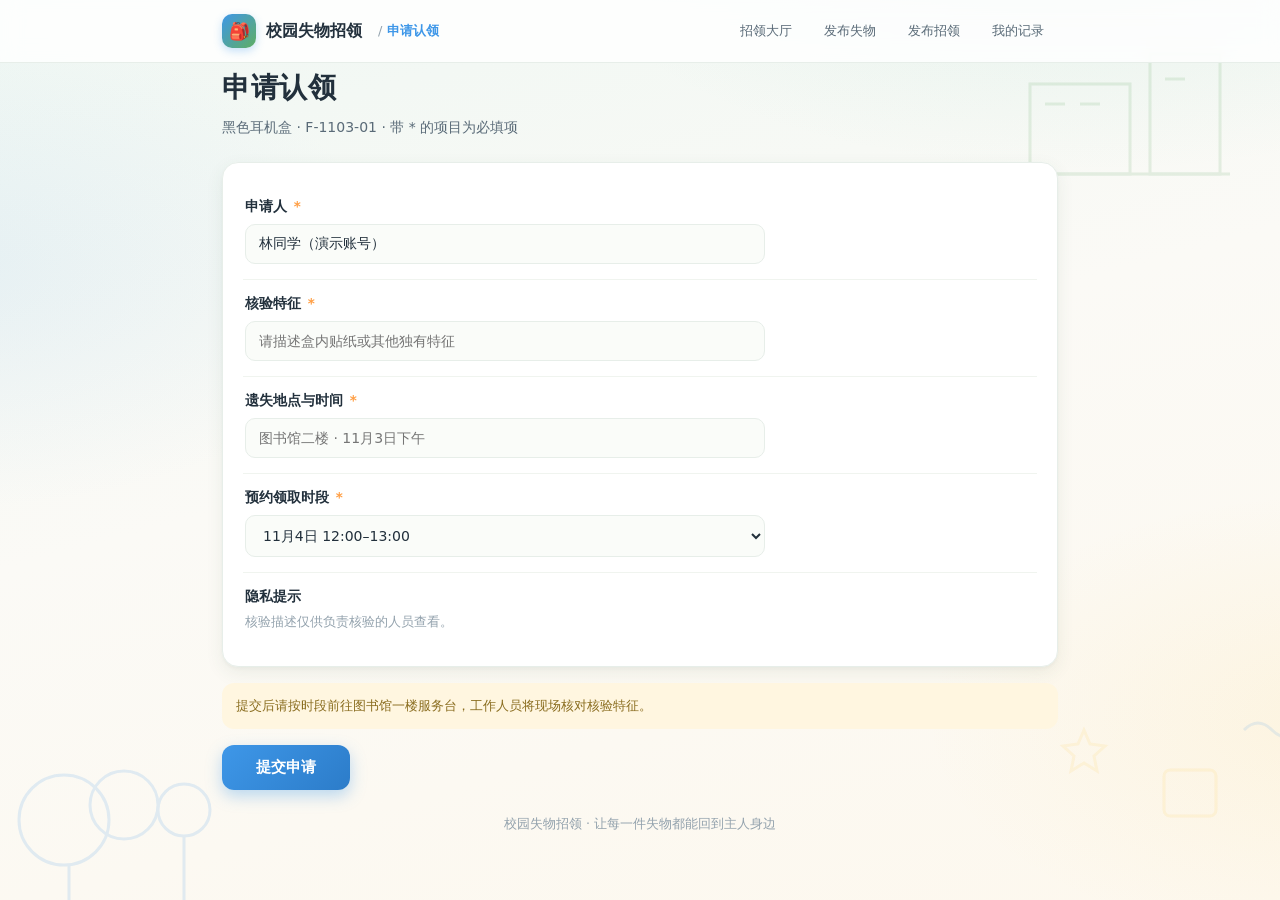
==== apply.html @ 8fc099c7 "校园失物招领静态站（6页面）" ====
<!DOCTYPE html>
<html lang="zh-CN">
<head>
<meta charset="UTF-8">
<meta name="viewport" content="width=device-width, initial-scale=1.0">
<title>申请认领 · 校园失物招领</title>
<link rel="stylesheet" href="css/style.css">
</head>
<body>
<div class="deco">
  <svg class="d-building" viewBox="0 0 300 160" fill="none" stroke="#4C9852" stroke-width="3"><rect x="30" y="60" width="100" height="90"/><rect x="150" y="30" width="70" height="120"/><line x1="45" y1="80" x2="65" y2="80"/><line x1="80" y1="80" x2="100" y2="80"/><line x1="165" y1="55" x2="185" y2="55"/><line x1="25" y1="150" x2="230" y2="150"/></svg>
  <svg class="d-tree" viewBox="0 0 280 160" fill="none" stroke="#3E97E8" stroke-width="3"><circle cx="80" cy="70" r="45"/><circle cx="140" cy="55" r="34"/><line x1="85" y1="115" x2="85" y2="150"/><circle cx="200" cy="60" r="26"/><line x1="200" y1="86" x2="200" y2="150"/></svg>
  <svg class="d-doodle" viewBox="0 0 260 140" fill="none" stroke="#FFC94D" stroke-width="3"><path d="M40 30 l6 14 15 2 -11 10 3 15 -13 -8 -13 8 3 -15 -11 -10 15 -2 Z"/><rect x="120" y="70" width="52" height="46" rx="6"/><path d="M200 30 q14 -14 28 0 t28 0" stroke="#3E97E8"/></svg>
</div>

<header class="nav"><div class="nav-in">
  <div class="logo">🎒</div><div class="brand">校园失物招领</div>
  <div class="crumb">/ <b>申请认领</b></div>
  <nav class="links">
    <a href="index.html">招领大厅</a><a href="lost.html">发布失物</a><a href="found.html">发布招领</a><a href="records.html">我的记录</a>
  </nav>
</div></header>

<main class="wrap">
  <div class="page-head">
    <h1 class="title">申请认领</h1>
    <p class="sub">黑色耳机盒 · F-1103-01 · 带 * 的项目为必填项</p>
  </div>

  <div class="card">
    <div class="field"><label>申请人 <i>*</i></label><input value="林同学（演示账号）"></div>
    <div class="field"><label>核验特征 <i>*</i></label><input placeholder="请描述盒内贴纸或其他独有特征"></div>
    <div class="field"><label>遗失地点与时间 <i>*</i></label><input placeholder="图书馆二楼 · 11月3日下午"></div>
    <div class="field"><label>预约领取时段 <i>*</i></label>
      <select><option>11月4日 12:00–13:00</option><option>11月4日 17:00–18:00</option><option>11月5日 12:00–13:00</option></select>
    </div>
    <div class="field"><label>隐私提示</label>
      <div class="aside">核验描述仅供负责核验的人员查看。</div>
    </div>
  </div>

  <div class="notice">提交后请按时段前往图书馆一楼服务台，工作人员将现场核对核验特征。</div>
  <button class="btn">提交申请</button>
</main>

<footer>校园失物招领 · 让每一件失物都能回到主人身边</footer>
</body>
</html>
---- css/style.css ----
/* 校园失物招领 · 设计系统 */
:root{
  --bg:#FBFAF6;            /* 暖白底色 */
  --ink:#22303C; --ink2:#5A6B78; --ink3:#93A2AD;
  --blue:#3E97E8; --blue-d:#2C7CC9; --blue-bg:#EAF4FC;
  --green:#5FAE63; --green-d:#4C9852; --green-bg:#EDF7EC;
  --yellow:#FFC94D; --yellow-bg:#FFF6E0;
  --orange:#FF9F45; --orange-bg:#FFF1E2;
  --card:#FFFFFF; --line:#E7EEE9;
  --shadow:0 6px 18px rgba(47,86,68,.08), 0 2px 4px rgba(47,86,68,.04);
  --r:16px;
}
*{margin:0;padding:0;box-sizing:border-box}
html{-webkit-font-smoothing:antialiased}
body{
  font-family:"PingFang SC","Microsoft YaHei",system-ui,sans-serif;
  color:var(--ink);min-height:100vh;
  background:
    radial-gradient(900px 420px at 85% -80px, rgba(120,200,180,.14), transparent 60%),
    radial-gradient(760px 400px at -60px 30%, rgba(120,180,235,.12), transparent 60%),
    radial-gradient(700px 380px at 105% 80%, rgba(255,201,77,.10), transparent 60%),
    linear-gradient(165deg,#EFF7F3 0%, #FBFAF6 46%, #FDF8EE 100%);
  background-attachment:fixed;
}

/* ====== 背景装饰层（透明度 8%–16%，仅四角与两侧） ====== */
.deco{position:fixed;inset:0;pointer-events:none;z-index:0;overflow:hidden}
.deco svg{position:absolute;opacity:.12}
.deco .d-building{top:24px;right:-20px;width:300px;opacity:.13}
.deco .d-tree{bottom:-10px;left:-16px;width:280px;opacity:.14}
.deco .d-track{top:120px;left:-30px;width:250px;opacity:.10}
.deco .d-plane{top:88px;right:16%;width:190px;opacity:.15}
.deco .d-doodle{bottom:60px;right:-24px;width:260px;opacity:.12}
main,header.nav{position:relative;z-index:1}

/* ====== 布局 ====== */
.wrap{max-width:880px;margin:0 auto;padding:0 22px}
header.nav{background:rgba(255,255,255,.82);backdrop-filter:blur(10px);
  border-bottom:1px solid var(--line);position:sticky;top:0}
.nav-in{max-width:880px;margin:0 auto;padding:14px 22px;display:flex;align-items:center;gap:10px;flex-wrap:wrap}
.logo{width:34px;height:34px;border-radius:10px;display:flex;align-items:center;justify-content:center;
  background:linear-gradient(135deg,var(--blue) 0%,var(--green) 100%);color:#fff;font-size:17px;box-shadow:0 3px 8px rgba(62,151,232,.3)}
.brand{font-size:16px;font-weight:700;color:var(--ink)}
.crumb{margin-left:6px;font-size:13px;color:var(--ink3)}
.crumb b{color:var(--blue);font-weight:600}
.links{margin-left:auto;display:flex;gap:4px;flex-wrap:wrap}
.links a{font-size:13px;color:var(--ink2);text-decoration:none;padding:7px 14px;border-radius:999px;transition:.15s}
.links a:hover{background:var(--blue-bg);color:var(--blue-d)}
.links a.on{background:var(--blue);color:#fff;font-weight:600;box-shadow:0 3px 8px rgba(62,151,232,.3)}

main{padding:30px 0 64px}
.page-head{margin:6px 0 22px}
h1.title{font-size:28px;font-weight:800;letter-spacing:.5px}
.sub{margin-top:8px;font-size:14px;color:var(--ink2);line-height:1.8}

/* ====== 卡片 ====== */
.card{background:var(--card);border:1px solid var(--line);border-radius:var(--r);
  box-shadow:var(--shadow);padding:20px}
.grid{display:grid;grid-template-columns:repeat(auto-fill,minmax(260px,1fr));gap:18px}

/* 物品卡 */
.item{display:flex;flex-direction:column;transition:.18s}
.item:hover{transform:translateY(-3px);box-shadow:0 12px 26px rgba(47,86,68,.13)}
.item .top{display:flex;gap:14px;align-items:center}
.icon{width:54px;height:54px;border-radius:14px;display:flex;align-items:center;justify-content:center;
  font-size:26px;flex-shrink:0;background:var(--blue-bg)}
.icon.amber{background:var(--yellow-bg)}
.icon.green{background:var(--green-bg)}
.item h3{font-size:16px;margin-bottom:4px}
.item .meta{font-size:12.5px;color:var(--ink3)}
.item .foot{display:flex;justify-content:space-between;align-items:center;margin-top:16px;padding-top:12px;border-top:1px dashed var(--line)}
.tag{font-size:11.5px;font-weight:600;padding:4px 11px;border-radius:999px}
.tag.wait{background:var(--yellow-bg);color:#A97408}
.tag.check{background:var(--orange-bg);color:#C46A10}
.tag.ok{background:var(--blue-bg);color:var(--blue-d)}
.tag.done{background:var(--green-bg);color:#3B7D41}
a.btn-mini{font-size:12.5px;font-weight:600;color:var(--blue-d);text-decoration:none;
  border:1px solid var(--blue);padding:7px 15px;border-radius:9px;background:#fff;transition:.15s}
a.btn-mini:hover{background:var(--blue);color:#fff}

/* ====== 按钮 ====== */
.btn{display:inline-block;border:0;cursor:pointer;text-decoration:none;text-align:center;
  font-size:15px;font-weight:600;color:#fff;padding:13px 34px;border-radius:12px;
  background:linear-gradient(135deg,var(--blue) 0%,var(--blue-d) 100%);
  box-shadow:0 6px 16px rgba(62,151,232,.35);transition:.15s}
.btn:hover{filter:brightness(1.06);transform:translateY(-1px)}
.btn.green{background:linear-gradient(135deg,var(--green) 0%,var(--green-d) 100%);box-shadow:0 6px 16px rgba(95,174,99,.35)}

/* ====== 搜索/筛选 ====== */
.search{display:flex;gap:10px;align-items:center;background:#fff;border:1px solid var(--line);
  border-radius:999px;padding:6px 6px 6px 18px;box-shadow:var(--shadow);margin-bottom:16px}
.search input{flex:1;border:0;outline:0;font-size:14px;color:var(--ink);background:transparent;min-width:120px}
.search input::placeholder{color:var(--ink3)}
.search button{border:0;cursor:pointer;border-radius:999px;padding:10px 22px;font-size:13.5px;font-weight:600;
  color:#fff;background:linear-gradient(135deg,var(--blue),var(--blue-d))}
.chips{display:flex;gap:9px;flex-wrap:wrap;margin-bottom:22px}
.chip{font-size:13px;color:var(--ink2);background:#fff;border:1px solid var(--line);
  border-radius:999px;padding:8px 17px;cursor:pointer}
.chip.on{background:var(--blue-bg);border-color:var(--blue);color:var(--blue-d);font-weight:600}
.chip:hover{border-color:var(--blue)}

/* ====== 信息行 / 表单 ====== */
.rows .r{display:flex;padding:15px 2px;border-bottom:1px solid #F0F4EF;font-size:14px}
.rows .r:last-child{border-bottom:0}
.rows .k{width:110px;color:var(--ink3);flex-shrink:0}
.rows .v{color:var(--ink);line-height:1.7}
.field{padding:15px 2px;border-bottom:1px solid #F0F4EF}
.field:last-child{border-bottom:0}
.field label{display:block;font-size:13.5px;font-weight:600;margin-bottom:8px}
.field label i{color:var(--orange);font-style:normal;margin-left:2px}
.field input,.field select,.field textarea{width:100%;max-width:520px;font-family:inherit;font-size:14px;color:var(--ink);
  background:#FAFCF9;border:1.5px solid var(--line);border-radius:10px;padding:11px 13px;outline:0;transition:.15s}
.field input:focus,.field select:focus,.field textarea:focus{border-color:var(--blue);background:var(--blue-bg)}
.field .aside{font-size:12.5px;color:var(--ink3);margin-top:6px}
.notice{font-size:13px;line-height:1.8;color:#8A6D1F;background:var(--yellow-bg);
  border-radius:12px;padding:11px 14px;margin:16px 0}

/* ====== 详情头部 ====== */
.hero{display:flex;gap:16px;align-items:center;margin-bottom:18px}
.hero .icon{width:64px;height:64px;font-size:32px;border-radius:18px}
.hero h2{font-size:22px;font-weight:800}
.hero .no{margin-top:5px;font-size:13px;color:var(--ink3)}
.hero .no b{color:#A97408;font-weight:600}

/* ====== 我的记录 ====== */
.tabs{display:inline-flex;background:#fff;border:1px solid var(--line);border-radius:12px;padding:4px;gap:4px;margin-bottom:18px}
.tabs a{font-size:13.5px;padding:9px 22px;border-radius:9px;text-decoration:none;color:var(--ink2)}
.tabs a.on{background:var(--green);color:#fff;font-weight:600}
.rec{border-left:4px solid var(--blue);margin-bottom:14px}
.rec.g{border-left-color:var(--green)}
.rec.y{border-left-color:var(--yellow)}
.rec .l1{display:flex;justify-content:space-between;align-items:center;font-size:15px;font-weight:700;margin-bottom:8px}
.rec .li{display:flex;font-size:13px;margin-top:6px;color:var(--ink2)}
.rec .li b{color:var(--ink3);font-weight:400;width:78px;flex-shrink:0}
.flow{font-size:13px;color:var(--ink2)}
.flow span{color:var(--blue);font-weight:700}

/* ====== 页脚 ====== */
footer{padding:26px 0 40px;text-align:center;font-size:12.5px;color:var(--ink3)}
@media(max-width:640px){.rows .k{width:88px}.links{margin-left:0}}
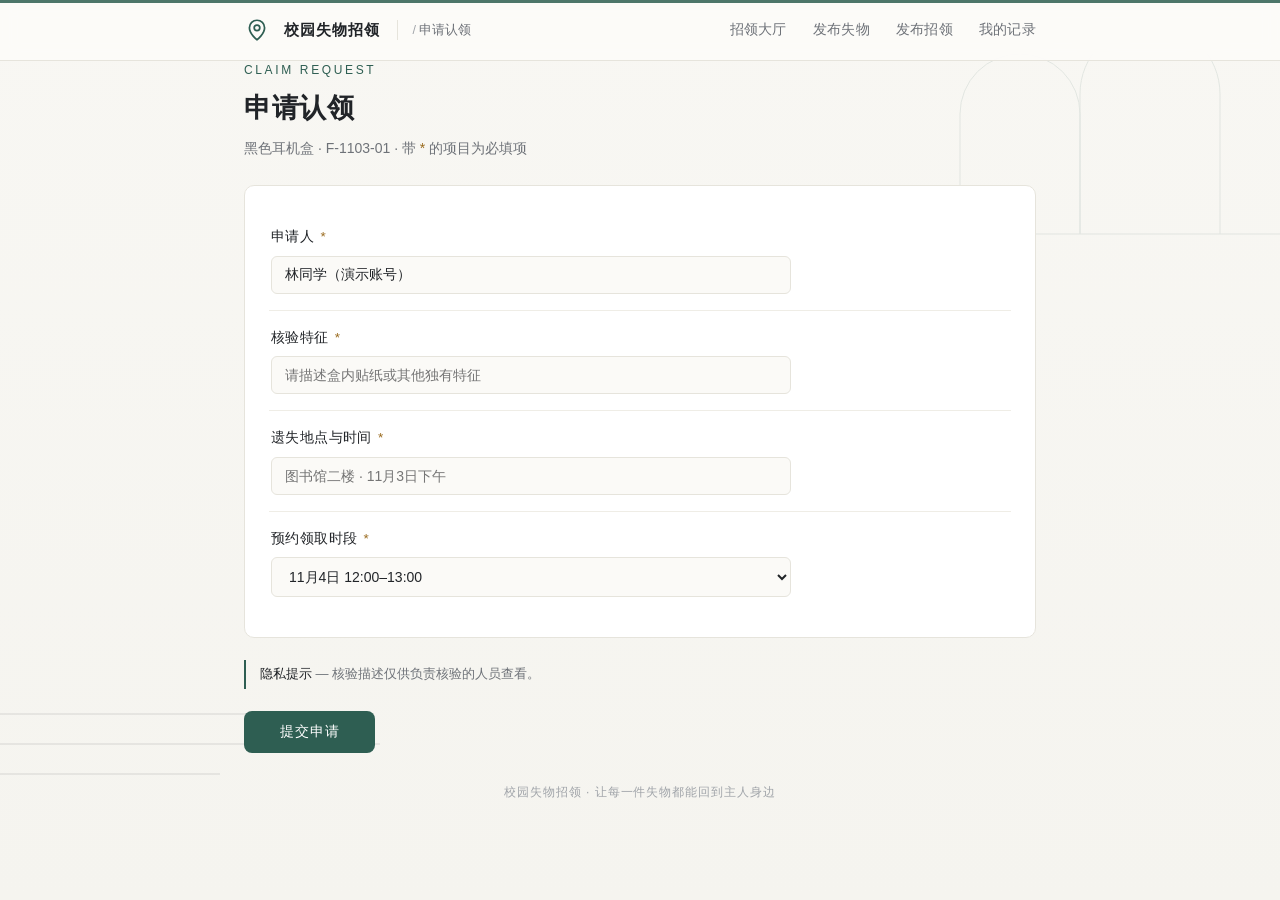
==== commit d90add3e: "v2 设计改版：细线图标 + 编辑风排版，移除表情图标" ====
--- a/apply.html
+++ b/apply.html
@@ -8,13 +8,13 @@
 </head>
 <body>
 <div class="deco">
-  <svg class="d-building" viewBox="0 0 300 160" fill="none" stroke="#4C9852" stroke-width="3"><rect x="30" y="60" width="100" height="90"/><rect x="150" y="30" width="70" height="120"/><line x1="45" y1="80" x2="65" y2="80"/><line x1="80" y1="80" x2="100" y2="80"/><line x1="165" y1="55" x2="185" y2="55"/><line x1="25" y1="150" x2="230" y2="150"/></svg>
-  <svg class="d-tree" viewBox="0 0 280 160" fill="none" stroke="#3E97E8" stroke-width="3"><circle cx="80" cy="70" r="45"/><circle cx="140" cy="55" r="34"/><line x1="85" y1="115" x2="85" y2="150"/><circle cx="200" cy="60" r="26"/><line x1="200" y1="86" x2="200" y2="150"/></svg>
-  <svg class="d-doodle" viewBox="0 0 260 140" fill="none" stroke="#FFC94D" stroke-width="3"><path d="M40 30 l6 14 15 2 -11 10 3 15 -13 -8 -13 8 3 -15 -11 -10 15 -2 Z"/><rect x="120" y="70" width="52" height="46" rx="6"/><path d="M200 30 q14 -14 28 0 t28 0" stroke="#3E97E8"/></svg>
+  <svg class="d-arch" viewBox="0 0 340 220" fill="none"><path d="M20 200 V80 a60 60 0 0 1 120 0 V200 M140 200 V60 a70 70 0 0 1 140 0 V200"/><line x1="0" y1="200" x2="340" y2="200"/></svg>
+  <svg class="d-rule" viewBox="0 0 420 120" fill="none"><line x1="0" y1="30" x2="300" y2="30"/><line x1="0" y1="60" x2="420" y2="60"/><line x1="0" y1="90" x2="260" y2="90"/></svg>
 </div>
 
-<header class="nav"><div class="nav-in">
-  <div class="logo">🎒</div><div class="brand">校园失物招领</div>
+<header class="site"><div class="nav-in">
+  <svg class="mark" viewBox="0 0 24 24" fill="none" stroke="currentColor" stroke-width="1.6"><path d="M12 21s-7-5.1-7-11a7 7 0 0 1 14 0c0 5.9-7 11-7 11z"/><circle cx="12" cy="10" r="2.6"/></svg>
+  <div class="brand">校园失物招领</div>
   <div class="crumb">/ <b>申请认领</b></div>
   <nav class="links">
     <a href="index.html">招领大厅</a><a href="lost.html">发布失物</a><a href="found.html">发布招领</a><a href="records.html">我的记录</a>
@@ -22,24 +22,20 @@
 </div></header>
 
 <main class="wrap">
-  <div class="page-head">
-    <h1 class="title">申请认领</h1>
-    <p class="sub">黑色耳机盒 · F-1103-01 · 带 * 的项目为必填项</p>
-  </div>
+  <div class="kicker">CLAIM REQUEST</div>
+  <h1 class="title">申请认领</h1>
+  <p class="sub">黑色耳机盒 · F-1103-01 · 带 <span style="color:var(--amber)">*</span> 的项目为必填项</p>
 
-  <div class="card">
+  <div class="card" style="margin-top:26px">
     <div class="field"><label>申请人 <i>*</i></label><input value="林同学（演示账号）"></div>
     <div class="field"><label>核验特征 <i>*</i></label><input placeholder="请描述盒内贴纸或其他独有特征"></div>
     <div class="field"><label>遗失地点与时间 <i>*</i></label><input placeholder="图书馆二楼 · 11月3日下午"></div>
     <div class="field"><label>预约领取时段 <i>*</i></label>
       <select><option>11月4日 12:00–13:00</option><option>11月4日 17:00–18:00</option><option>11月5日 12:00–13:00</option></select>
     </div>
-    <div class="field"><label>隐私提示</label>
-      <div class="aside">核验描述仅供负责核验的人员查看。</div>
-    </div>
   </div>
 
-  <div class="notice">提交后请按时段前往图书馆一楼服务台，工作人员将现场核对核验特征。</div>
+  <div class="notice"><b>隐私提示</b> — 核验描述仅供负责核验的人员查看。</div>
   <button class="btn">提交申请</button>
 </main>
 
--- a/css/style.css
+++ b/css/style.css
@@ -1,140 +1,157 @@
-/* 校园失物招领 · 设计系统 */
+/* 校园失物招领 · v2 编辑风设计系统 */
 :root{
-  --bg:#FBFAF6;            /* 暖白底色 */
-  --ink:#22303C; --ink2:#5A6B78; --ink3:#93A2AD;
-  --blue:#3E97E8; --blue-d:#2C7CC9; --blue-bg:#EAF4FC;
-  --green:#5FAE63; --green-d:#4C9852; --green-bg:#EDF7EC;
-  --yellow:#FFC94D; --yellow-bg:#FFF6E0;
-  --orange:#FF9F45; --orange-bg:#FFF1E2;
-  --card:#FFFFFF; --line:#E7EEE9;
-  --shadow:0 6px 18px rgba(47,86,68,.08), 0 2px 4px rgba(47,86,68,.04);
-  --r:16px;
+  --paper:#F6F5F1;
+  --card:#FFFFFF;
+  --line:#E6E4DC;
+  --line-soft:#EFEDE6;
+  --ink:#212428;
+  --ink2:#6E7278;
+  --ink3:#A0A4A9;
+  --brand:#2E5E52;
+  --brand-ink:#24493F;
+  --amber:#9A6B1F;
+  --amber-bg:#F6EFE2;
+  --stone:#8C8D85;
+  --stone-bg:#F1F0EA;
+  --green-bg:#E9F0EC;
+  --shadow:0 1px 2px rgba(33,36,40,.04), 0 8px 24px rgba(33,36,40,.05);
 }
 *{margin:0;padding:0;box-sizing:border-box}
-html{-webkit-font-smoothing:antialiased}
+html{-webkit-font-smoothing:antialiased;text-rendering:optimizeLegibility}
 body{
-  font-family:"PingFang SC","Microsoft YaHei",system-ui,sans-serif;
-  color:var(--ink);min-height:100vh;
-  background:
-    radial-gradient(900px 420px at 85% -80px, rgba(120,200,180,.14), transparent 60%),
-    radial-gradient(760px 400px at -60px 30%, rgba(120,180,235,.12), transparent 60%),
-    radial-gradient(700px 380px at 105% 80%, rgba(255,201,77,.10), transparent 60%),
-    linear-gradient(165deg,#EFF7F3 0%, #FBFAF6 46%, #FDF8EE 100%);
-  background-attachment:fixed;
+  font-family:"PingFang SC","Source Han Sans SC","Microsoft YaHei",-apple-system,"Segoe UI",sans-serif;
+  color:var(--ink);min-height:100vh;line-height:1.6;
+  background:linear-gradient(180deg,#F8F7F3 0%, #F5F4EF 100%);
+}
+body::before{ /* 顶部一条极淡的色带，代替花哨渐变 */
+  content:"";position:fixed;top:0;left:0;right:0;height:3px;
+  background:var(--brand);opacity:.85;z-index:10;
 }
 
-/* ====== 背景装饰层（透明度 8%–16%，仅四角与两侧） ====== */
+/* ====== 背景装饰：细线建筑轮廓，克制、低透明度 ====== */
 .deco{position:fixed;inset:0;pointer-events:none;z-index:0;overflow:hidden}
-.deco svg{position:absolute;opacity:.12}
-.deco .d-building{top:24px;right:-20px;width:300px;opacity:.13}
-.deco .d-tree{bottom:-10px;left:-16px;width:280px;opacity:.14}
-.deco .d-track{top:120px;left:-30px;width:250px;opacity:.10}
-.deco .d-plane{top:88px;right:16%;width:190px;opacity:.15}
-.deco .d-doodle{bottom:60px;right:-24px;width:260px;opacity:.12}
-main,header.nav{position:relative;z-index:1}
+.deco svg{position:absolute}
+.deco .d-arch{top:34px;right:0;width:340px;opacity:.10;stroke:#2E5E52}
+.deco .d-rule{bottom:96px;left:-40px;width:420px;opacity:.14;stroke:#212428}
+
+main,header.site{position:relative;z-index:1}
 
 /* ====== 布局 ====== */
-.wrap{max-width:880px;margin:0 auto;padding:0 22px}
-header.nav{background:rgba(255,255,255,.82);backdrop-filter:blur(10px);
-  border-bottom:1px solid var(--line);position:sticky;top:0}
-.nav-in{max-width:880px;margin:0 auto;padding:14px 22px;display:flex;align-items:center;gap:10px;flex-wrap:wrap}
-.logo{width:34px;height:34px;border-radius:10px;display:flex;align-items:center;justify-content:center;
-  background:linear-gradient(135deg,var(--blue) 0%,var(--green) 100%);color:#fff;font-size:17px;box-shadow:0 3px 8px rgba(62,151,232,.3)}
-.brand{font-size:16px;font-weight:700;color:var(--ink)}
-.crumb{margin-left:6px;font-size:13px;color:var(--ink3)}
-.crumb b{color:var(--blue);font-weight:600}
-.links{margin-left:auto;display:flex;gap:4px;flex-wrap:wrap}
-.links a{font-size:13px;color:var(--ink2);text-decoration:none;padding:7px 14px;border-radius:999px;transition:.15s}
-.links a:hover{background:var(--blue-bg);color:var(--blue-d)}
-.links a.on{background:var(--blue);color:#fff;font-weight:600;box-shadow:0 3px 8px rgba(62,151,232,.3)}
+.wrap{max-width:840px;margin:0 auto;padding:0 24px}
 
-main{padding:30px 0 64px}
-.page-head{margin:6px 0 22px}
-h1.title{font-size:28px;font-weight:800;letter-spacing:.5px}
-.sub{margin-top:8px;font-size:14px;color:var(--ink2);line-height:1.8}
+header.site{
+  background:rgba(252,251,249,.92);backdrop-filter:blur(8px);
+  border-bottom:1px solid var(--line);position:sticky;top:0;
+}
+.nav-in{max-width:840px;margin:0 auto;padding:0 24px;height:60px;
+  display:flex;align-items:center;gap:14px}
+.mark{width:26px;height:26px;color:var(--brand);flex-shrink:0}
+.brand{font-size:15px;font-weight:600;letter-spacing:.06em}
+.crumb{font-size:12.5px;color:var(--ink3);margin-left:4px;padding-left:14px;border-left:1px solid var(--line)}
+.crumb b{color:var(--ink2);font-weight:500}
+.links{margin-left:auto;display:flex;gap:26px;height:100%}
+.links a{display:flex;align-items:center;font-size:13.5px;color:var(--ink2);text-decoration:none;
+  letter-spacing:.02em;border-bottom:2px solid transparent;border-top:2px solid transparent;transition:color .15s}
+.links a:hover{color:var(--ink)}
+.links a.on{color:var(--ink);font-weight:600;border-bottom-color:var(--brand)}
+
+main{padding:44px 0 72px}
+.kicker{font-size:12px;letter-spacing:.22em;color:var(--brand);text-transform:uppercase;margin-bottom:10px}
+h1.title{font-size:27px;font-weight:600;letter-spacing:.02em;line-height:1.35}
+.sub{margin-top:10px;font-size:14px;color:var(--ink2);max-width:560px}
 
 /* ====== 卡片 ====== */
-.card{background:var(--card);border:1px solid var(--line);border-radius:var(--r);
-  box-shadow:var(--shadow);padding:20px}
-.grid{display:grid;grid-template-columns:repeat(auto-fill,minmax(260px,1fr));gap:18px}
+.card{background:var(--card);border:1px solid var(--line);border-radius:10px;padding:24px}
+.card+.card{margin-top:14px}
+.grid{display:grid;grid-template-columns:repeat(auto-fill,minmax(250px,1fr));gap:14px;margin-top:26px}
 
 /* 物品卡 */
-.item{display:flex;flex-direction:column;transition:.18s}
-.item:hover{transform:translateY(-3px);box-shadow:0 12px 26px rgba(47,86,68,.13)}
-.item .top{display:flex;gap:14px;align-items:center}
-.icon{width:54px;height:54px;border-radius:14px;display:flex;align-items:center;justify-content:center;
-  font-size:26px;flex-shrink:0;background:var(--blue-bg)}
-.icon.amber{background:var(--yellow-bg)}
-.icon.green{background:var(--green-bg)}
-.item h3{font-size:16px;margin-bottom:4px}
-.item .meta{font-size:12.5px;color:var(--ink3)}
-.item .foot{display:flex;justify-content:space-between;align-items:center;margin-top:16px;padding-top:12px;border-top:1px dashed var(--line)}
-.tag{font-size:11.5px;font-weight:600;padding:4px 11px;border-radius:999px}
-.tag.wait{background:var(--yellow-bg);color:#A97408}
-.tag.check{background:var(--orange-bg);color:#C46A10}
-.tag.ok{background:var(--blue-bg);color:var(--blue-d)}
-.tag.done{background:var(--green-bg);color:#3B7D41}
-a.btn-mini{font-size:12.5px;font-weight:600;color:var(--blue-d);text-decoration:none;
-  border:1px solid var(--blue);padding:7px 15px;border-radius:9px;background:#fff;transition:.15s}
-a.btn-mini:hover{background:var(--blue);color:#fff}
+.item{padding:20px 22px;transition:border-color .15s,box-shadow .15s}
+.item:hover{border-color:#C9C6BA;box-shadow:var(--shadow)}
+.item .top{display:flex;gap:14px;align-items:flex-start}
+.gi{width:42px;height:42px;color:var(--brand);flex-shrink:0;padding:9px;border:1px solid var(--line);border-radius:9px;background:#FBFAF7}
+.gi svg{width:100%;height:100%;display:block}
+.item h3{font-size:15.5px;font-weight:600;margin:2px 0 5px;letter-spacing:.01em}
+.item .meta{font-size:12.5px;color:var(--ink3);display:flex;align-items:center;gap:5px}
+.item .meta svg{width:12px;height:12px}
+.item .foot{display:flex;justify-content:space-between;align-items:center;margin-top:18px;padding-top:14px;border-top:1px solid var(--line-soft)}
+
+/* 状态标签：小方标签，静音色 */
+.tag{font-size:11.5px;letter-spacing:.08em;padding:3px 10px;border-radius:4px;font-weight:500}
+.tag.wait{background:var(--amber-bg);color:var(--amber)}
+.tag.check{background:#F3ECE1;color:#8C6D3F}
+.tag.ok{background:var(--green-bg);color:var(--brand)}
+.tag.done{background:var(--stone-bg);color:var(--stone)}
+
+a.btn-mini{font-size:13px;color:var(--brand);text-decoration:none;letter-spacing:.03em;
+  padding:6px 2px;border-bottom:1px solid transparent;transition:.15s}
+a.btn-mini:hover{border-bottom-color:var(--brand)}
 
 /* ====== 按钮 ====== */
 .btn{display:inline-block;border:0;cursor:pointer;text-decoration:none;text-align:center;
-  font-size:15px;font-weight:600;color:#fff;padding:13px 34px;border-radius:12px;
-  background:linear-gradient(135deg,var(--blue) 0%,var(--blue-d) 100%);
-  box-shadow:0 6px 16px rgba(62,151,232,.35);transition:.15s}
-.btn:hover{filter:brightness(1.06);transform:translateY(-1px)}
-.btn.green{background:linear-gradient(135deg,var(--green) 0%,var(--green-d) 100%);box-shadow:0 6px 16px rgba(95,174,99,.35)}
+  font-size:14px;font-weight:500;letter-spacing:.06em;color:#fff;padding:12px 36px;border-radius:8px;
+  background:var(--brand);transition:background .15s}
+.btn:hover{background:var(--brand-ink)}
+.btn-ghost{display:inline-block;font-size:14px;color:var(--ink2);text-decoration:none;
+  padding:12px 28px;border-radius:8px;border:1px solid var(--line);background:#fff;letter-spacing:.03em}
+.btn-ghost:hover{border-color:#C9C6BA;color:var(--ink)}
 
 /* ====== 搜索/筛选 ====== */
 .search{display:flex;gap:10px;align-items:center;background:#fff;border:1px solid var(--line);
-  border-radius:999px;padding:6px 6px 6px 18px;box-shadow:var(--shadow);margin-bottom:16px}
+  border-radius:8px;padding:4px 4px 4px 16px;margin-top:28px}
+.search svg{width:16px;height:16px;color:var(--ink3);flex-shrink:0}
 .search input{flex:1;border:0;outline:0;font-size:14px;color:var(--ink);background:transparent;min-width:120px}
 .search input::placeholder{color:var(--ink3)}
-.search button{border:0;cursor:pointer;border-radius:999px;padding:10px 22px;font-size:13.5px;font-weight:600;
-  color:#fff;background:linear-gradient(135deg,var(--blue),var(--blue-d))}
-.chips{display:flex;gap:9px;flex-wrap:wrap;margin-bottom:22px}
-.chip{font-size:13px;color:var(--ink2);background:#fff;border:1px solid var(--line);
-  border-radius:999px;padding:8px 17px;cursor:pointer}
-.chip.on{background:var(--blue-bg);border-color:var(--blue);color:var(--blue-d);font-weight:600}
-.chip:hover{border-color:var(--blue)}
+.search button{border:0;cursor:pointer;border-radius:6px;padding:9px 24px;font-size:13.5px;letter-spacing:.04em;
+  color:#fff;background:var(--brand)}
+.search button:hover{background:var(--brand-ink)}
+.chips{display:flex;gap:8px;flex-wrap:wrap;margin-top:12px}
+.chip{font-size:13px;color:var(--ink2);background:transparent;border:1px solid var(--line);
+  border-radius:6px;padding:6px 16px;cursor:pointer;letter-spacing:.02em}
+.chip.on{background:var(--brand);border-color:var(--brand);color:#fff}
+.chip:hover{border-color:#C9C6BA}
+.chip.on:hover{border-color:var(--brand)}
 
 /* ====== 信息行 / 表单 ====== */
-.rows .r{display:flex;padding:15px 2px;border-bottom:1px solid #F0F4EF;font-size:14px}
+.rows .r{display:flex;padding:16px 2px;border-bottom:1px solid var(--line-soft);font-size:14px}
 .rows .r:last-child{border-bottom:0}
-.rows .k{width:110px;color:var(--ink3);flex-shrink:0}
-.rows .v{color:var(--ink);line-height:1.7}
-.field{padding:15px 2px;border-bottom:1px solid #F0F4EF}
+.rows .k{width:112px;color:var(--ink3);flex-shrink:0;letter-spacing:.04em}
+.rows .v{color:var(--ink)}
+.field{padding:16px 2px;border-bottom:1px solid var(--line-soft)}
 .field:last-child{border-bottom:0}
-.field label{display:block;font-size:13.5px;font-weight:600;margin-bottom:8px}
-.field label i{color:var(--orange);font-style:normal;margin-left:2px}
+.field label{display:block;font-size:13.5px;font-weight:500;letter-spacing:.03em;margin-bottom:8px}
+.field label i{color:var(--amber);font-style:normal;margin-left:2px}
 .field input,.field select,.field textarea{width:100%;max-width:520px;font-family:inherit;font-size:14px;color:var(--ink);
-  background:#FAFCF9;border:1.5px solid var(--line);border-radius:10px;padding:11px 13px;outline:0;transition:.15s}
-.field input:focus,.field select:focus,.field textarea:focus{border-color:var(--blue);background:var(--blue-bg)}
-.field .aside{font-size:12.5px;color:var(--ink3);margin-top:6px}
-.notice{font-size:13px;line-height:1.8;color:#8A6D1F;background:var(--yellow-bg);
-  border-radius:12px;padding:11px 14px;margin:16px 0}
+  background:#FBFAF7;border:1px solid var(--line);border-radius:6px;padding:10px 13px;outline:0;transition:border-color .15s}
+.field input:focus,.field select:focus,.field textarea:focus{border-color:var(--brand);background:#fff}
+.field .aside{font-size:12.5px;color:var(--ink3);margin-top:7px}
+.notice{font-size:13px;color:var(--ink2);border-left:2px solid var(--brand);
+  padding:4px 0 4px 14px;margin:22px 0}
+.notice b{color:var(--ink);font-weight:500}
 
 /* ====== 详情头部 ====== */
-.hero{display:flex;gap:16px;align-items:center;margin-bottom:18px}
-.hero .icon{width:64px;height:64px;font-size:32px;border-radius:18px}
-.hero h2{font-size:22px;font-weight:800}
-.hero .no{margin-top:5px;font-size:13px;color:var(--ink3)}
-.hero .no b{color:#A97408;font-weight:600}
+.hero{display:flex;gap:18px;align-items:center}
+.hero .gi{width:56px;height:56px;padding:13px;border-radius:12px}
+.hero h2{font-size:21px;font-weight:600;letter-spacing:.02em}
+.hero .no{margin-top:6px;font-size:13px;color:var(--ink3)}
+.hero .no b{color:var(--amber);font-weight:500;margin-left:8px}
 
 /* ====== 我的记录 ====== */
-.tabs{display:inline-flex;background:#fff;border:1px solid var(--line);border-radius:12px;padding:4px;gap:4px;margin-bottom:18px}
-.tabs a{font-size:13.5px;padding:9px 22px;border-radius:9px;text-decoration:none;color:var(--ink2)}
-.tabs a.on{background:var(--green);color:#fff;font-weight:600}
-.rec{border-left:4px solid var(--blue);margin-bottom:14px}
-.rec.g{border-left-color:var(--green)}
-.rec.y{border-left-color:var(--yellow)}
-.rec .l1{display:flex;justify-content:space-between;align-items:center;font-size:15px;font-weight:700;margin-bottom:8px}
-.rec .li{display:flex;font-size:13px;margin-top:6px;color:var(--ink2)}
+.rec{border-left:2px solid var(--line);border-radius:0 10px 10px 0}
+.rec.ok{border-left-color:var(--brand)}
+.rec.y{border-left-color:#C9A45C}
+.rec.g{border-left-color:var(--stone)}
+.rec .l1{display:flex;justify-content:space-between;align-items:center;font-size:15px;font-weight:600;margin-bottom:10px}
+.rec .li{display:flex;font-size:13px;margin-top:5px;color:var(--ink2)}
 .rec .li b{color:var(--ink3);font-weight:400;width:78px;flex-shrink:0}
-.flow{font-size:13px;color:var(--ink2)}
-.flow span{color:var(--blue);font-weight:700}
+.flow{font-size:13.5px;color:var(--ink2)}
+.flow span{color:var(--brand);font-weight:600}
+.flow .sep{color:var(--ink3);margin:0 10px}
 
-/* ====== 页脚 ====== */
-footer{padding:26px 0 40px;text-align:center;font-size:12.5px;color:var(--ink3)}
-@media(max-width:640px){.rows .k{width:88px}.links{margin-left:0}}
+footer{padding:30px 0 44px;text-align:center;font-size:12px;color:var(--ink3);letter-spacing:.08em}
+@media(max-width:640px){
+  .rows .k{width:90px}
+  .links{gap:16px}
+  .crumb{display:none}
+  .d-arch,.d-rule{display:none}
+}
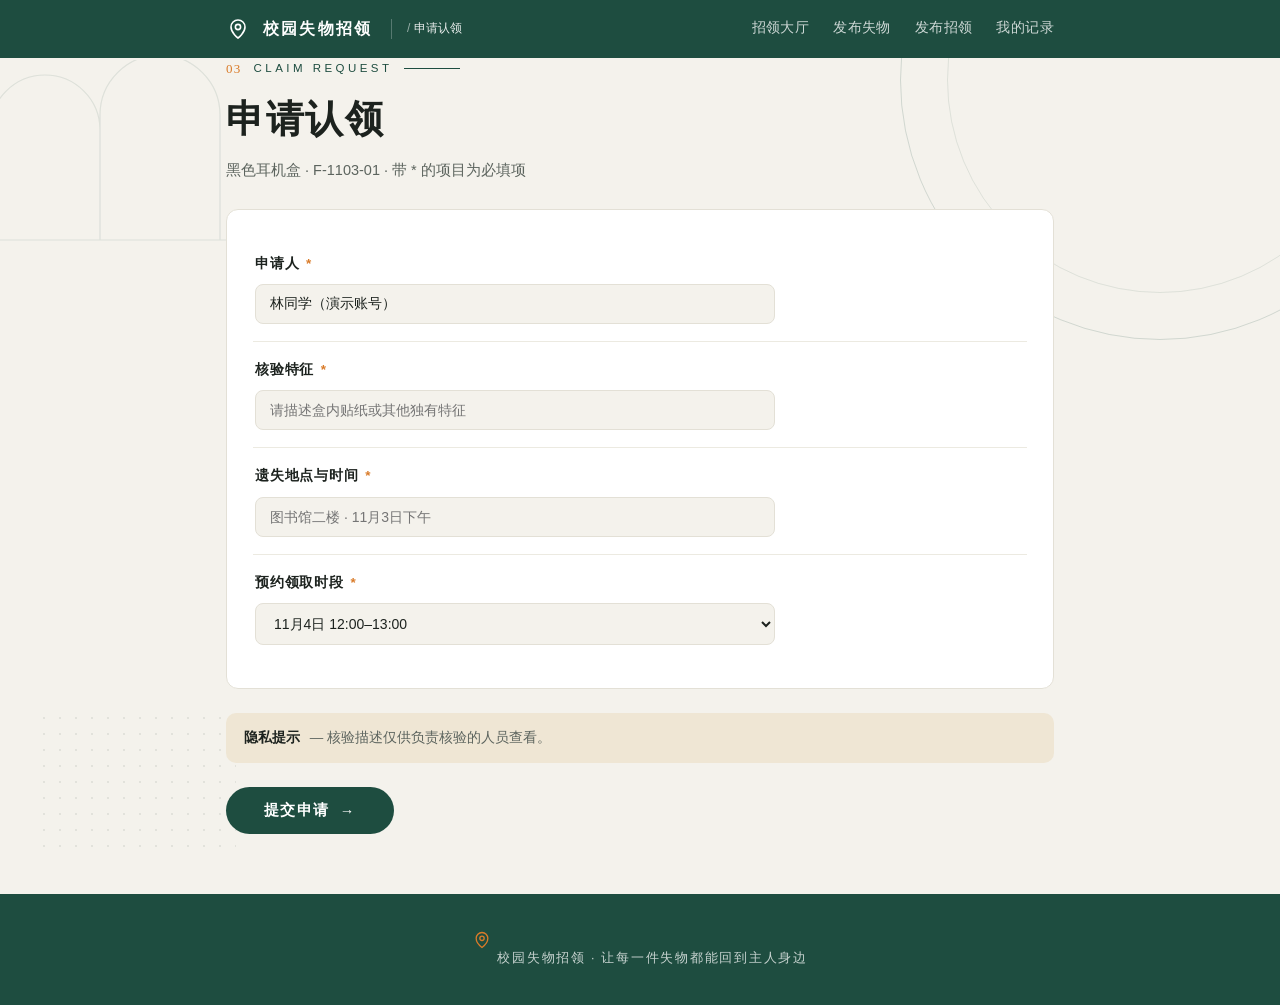
==== commit ad170ad4: "v3 编辑杂志风：衬线标题、深绿顶栏页脚、几何构图与数据条" ====
--- a/apply.html
+++ b/apply.html
@@ -8,8 +8,9 @@
 </head>
 <body>
 <div class="deco">
-  <svg class="d-arch" viewBox="0 0 340 220" fill="none"><path d="M20 200 V80 a60 60 0 0 1 120 0 V200 M140 200 V60 a70 70 0 0 1 140 0 V200"/><line x1="0" y1="200" x2="340" y2="200"/></svg>
-  <svg class="d-rule" viewBox="0 0 420 120" fill="none"><line x1="0" y1="30" x2="300" y2="30"/><line x1="0" y1="60" x2="420" y2="60"/><line x1="0" y1="90" x2="260" y2="90"/></svg>
+  <div class="d-circle"></div>
+  <div class="d-dots"></div>
+  <svg class="d-arch" viewBox="0 0 300 200" fill="none" stroke-width="1.2"><path d="M20 180 V70 a55 55 0 0 1 110 0 V180 M130 180 V55 a60 60 0 0 1 120 0 V180"/><line x1="0" y1="180" x2="300" y2="180"/></svg>
 </div>
 
 <header class="site"><div class="nav-in">
@@ -22,7 +23,7 @@
 </div></header>
 
 <main class="wrap">
-  <div class="kicker">CLAIM REQUEST</div>
+  <div class="kicker" data-n="03">Claim Request</div>
   <h1 class="title">申请认领</h1>
   <p class="sub">黑色耳机盒 · F-1103-01 · 带 <span style="color:var(--amber)">*</span> 的项目为必填项</p>
 
@@ -39,6 +40,9 @@
   <button class="btn">提交申请</button>
 </main>
 
-<footer>校园失物招领 · 让每一件失物都能回到主人身边</footer>
+<footer>
+  <svg class="f-mark" viewBox="0 0 24 24" fill="none" stroke="currentColor" stroke-width="1.6"><path d="M12 21s-7-5.1-7-11a7 7 0 0 1 14 0c0 5.9-7 11-7 11z"/><circle cx="12" cy="10" r="2.6"/></svg>
+  校园失物招领 · 让每一件失物都能回到主人身边
+</footer>
 </body>
 </html>
--- a/css/style.css
+++ b/css/style.css
@@ -1,157 +1,179 @@
-/* 校园失物招领 · v2 编辑风设计系统 */
+/* 校园失物招领 · v3 编辑杂志风设计系统 */
 :root{
-  --paper:#F6F5F1;
+  --paper:#F4F2EC;
   --card:#FFFFFF;
-  --line:#E6E4DC;
-  --line-soft:#EFEDE6;
-  --ink:#212428;
-  --ink2:#6E7278;
-  --ink3:#A0A4A9;
-  --brand:#2E5E52;
-  --brand-ink:#24493F;
-  --amber:#9A6B1F;
-  --amber-bg:#F6EFE2;
-  --stone:#8C8D85;
-  --stone-bg:#F1F0EA;
-  --green-bg:#E9F0EC;
-  --shadow:0 1px 2px rgba(33,36,40,.04), 0 8px 24px rgba(33,36,40,.05);
+  --line:#E3E0D6;
+  --line-soft:#ECEAE1;
+  --ink:#1C221E;
+  --ink2:#5C645E;
+  --ink3:#9AA098;
+  --brand:#1E4D40;
+  --brand-deep:#143629;
+  --brand-bg:#DFE9E3;
+  --accent:#D97B29;
+  --accent-bg:#F7E9DA;
+  --sand:#EFE6D4;
+  --shadow:0 1px 2px rgba(28,34,30,.05), 0 10px 30px rgba(28,34,30,.07);
+  --serif:"Source Han Serif SC","Noto Serif SC","Songti SC","SimSun",Georgia,serif;
+  --sans:"PingFang SC","Microsoft YaHei",-apple-system,"Segoe UI",sans-serif;
 }
 *{margin:0;padding:0;box-sizing:border-box}
 html{-webkit-font-smoothing:antialiased;text-rendering:optimizeLegibility}
-body{
-  font-family:"PingFang SC","Source Han Sans SC","Microsoft YaHei",-apple-system,"Segoe UI",sans-serif;
-  color:var(--ink);min-height:100vh;line-height:1.6;
-  background:linear-gradient(180deg,#F8F7F3 0%, #F5F4EF 100%);
-}
-body::before{ /* 顶部一条极淡的色带，代替花哨渐变 */
-  content:"";position:fixed;top:0;left:0;right:0;height:3px;
-  background:var(--brand);opacity:.85;z-index:10;
-}
+body{font-family:var(--sans);color:var(--ink);min-height:100vh;line-height:1.65;background:var(--paper)}
 
-/* ====== 背景装饰：细线建筑轮廓，克制、低透明度 ====== */
+/* 背景：细点阵 + 大圆弧 + 拱廊线稿，三层叠加 */
 .deco{position:fixed;inset:0;pointer-events:none;z-index:0;overflow:hidden}
-.deco svg{position:absolute}
-.deco .d-arch{top:34px;right:0;width:340px;opacity:.10;stroke:#2E5E52}
-.deco .d-rule{bottom:96px;left:-40px;width:420px;opacity:.14;stroke:#212428}
+.deco .d-circle{position:absolute;top:-180px;right:-140px;width:520px;height:520px;border-radius:50%;
+  border:1.5px solid rgba(30,77,64,.16)}
+.deco .d-circle::after{content:"";position:absolute;inset:46px;border-radius:50%;border:1px solid rgba(30,77,64,.10)}
+.deco .d-dots{position:absolute;bottom:40px;left:36px;width:200px;height:150px;opacity:.28;
+  background-image:radial-gradient(rgba(28,34,30,.28) 1.2px, transparent 1.2px);background-size:16px 16px}
+.deco .d-arch{position:absolute;top:60px;left:-30px;width:300px;opacity:.10;stroke:#1E4D40}
+main,header.site,footer{position:relative;z-index:1}
 
-main,header.site{position:relative;z-index:1}
+.wrap{max-width:880px;margin:0 auto;padding:0 26px}
 
-/* ====== 布局 ====== */
-.wrap{max-width:840px;margin:0 auto;padding:0 24px}
+/* ====== 顶栏 ====== */
+header.site{background:var(--brand);color:#fff}
+.nav-in{max-width:880px;margin:0 auto;padding:0 26px;height:58px;display:flex;align-items:center;gap:13px}
+.mark{width:24px;height:24px;color:#fff;flex-shrink:0}
+.brand{font-family:var(--serif);font-size:15.5px;font-weight:700;letter-spacing:.14em}
+.crumb{font-size:12px;color:rgba(255,255,255,.55);margin-left:6px;padding-left:15px;border-left:1px solid rgba(255,255,255,.25)}
+.crumb b{color:rgba(255,255,255,.9);font-weight:500}
+.links{margin-left:auto;display:flex;gap:24px;height:100%}
+.links a{display:flex;align-items:center;font-size:13.5px;color:rgba(255,255,255,.78);text-decoration:none;
+  letter-spacing:.03em;border-bottom:2px solid transparent;transition:color .15s}
+.links a:hover{color:#fff}
+.links a.on{color:#fff;font-weight:600;border-bottom-color:var(--accent)}
 
-header.site{
-  background:rgba(252,251,249,.92);backdrop-filter:blur(8px);
-  border-bottom:1px solid var(--line);position:sticky;top:0;
-}
-.nav-in{max-width:840px;margin:0 auto;padding:0 24px;height:60px;
-  display:flex;align-items:center;gap:14px}
-.mark{width:26px;height:26px;color:var(--brand);flex-shrink:0}
-.brand{font-size:15px;font-weight:600;letter-spacing:.06em}
-.crumb{font-size:12.5px;color:var(--ink3);margin-left:4px;padding-left:14px;border-left:1px solid var(--line)}
-.crumb b{color:var(--ink2);font-weight:500}
-.links{margin-left:auto;display:flex;gap:26px;height:100%}
-.links a{display:flex;align-items:center;font-size:13.5px;color:var(--ink2);text-decoration:none;
-  letter-spacing:.02em;border-bottom:2px solid transparent;border-top:2px solid transparent;transition:color .15s}
-.links a:hover{color:var(--ink)}
-.links a.on{color:var(--ink);font-weight:600;border-bottom-color:var(--brand)}
+/* ====== 页头 ====== */
+main{padding:52px 0 80px}
+.kicker{display:flex;align-items:center;gap:12px;font-size:11.5px;letter-spacing:.3em;color:var(--brand);text-transform:uppercase;margin-bottom:16px}
+.kicker::before{content:attr(data-n);font-family:var(--serif);font-size:13px;color:var(--accent);letter-spacing:.1em}
+.kicker::after{content:"";flex:0 0 56px;height:1px;background:var(--brand)}
+h1.title{font-family:var(--serif);font-size:38px;font-weight:700;letter-spacing:.04em;line-height:1.3}
+h1.title .dot{color:var(--accent)}
+.sub{margin-top:14px;font-size:14.5px;color:var(--ink2);max-width:540px}
 
-main{padding:44px 0 72px}
-.kicker{font-size:12px;letter-spacing:.22em;color:var(--brand);text-transform:uppercase;margin-bottom:10px}
-h1.title{font-size:27px;font-weight:600;letter-spacing:.02em;line-height:1.35}
-.sub{margin-top:10px;font-size:14px;color:var(--ink2);max-width:560px}
+/* ====== 首页 hero ====== */
+.hero{display:grid;grid-template-columns:1.15fr .85fr;gap:40px;align-items:center;margin-bottom:8px}
+@media(max-width:720px){.hero{grid-template-columns:1fr}.hero-art{display:none}}
+.stats{display:flex;margin-top:34px;border-top:1px solid var(--line);border-bottom:1px solid var(--line)}
+.stat{flex:1;padding:16px 4px;text-align:center}
+.stat+.stat{border-left:1px solid var(--line)}
+.stat b{display:block;font-family:var(--serif);font-size:24px;font-weight:700;color:var(--brand)}
+.stat span{font-size:12px;color:var(--ink3);letter-spacing:.1em}
+
+/* 几何装饰构图（右上） */
+.hero-art{position:relative;height:300px}
+.hero-art .a-circle{position:absolute;top:24px;right:36px;width:150px;height:150px;border-radius:50%;background:var(--brand-bg)}
+.hero-art .a-arch{position:absolute;bottom:12px;left:26px;width:130px;height:170px;border-radius:65px 65px 0 0;background:var(--sand);border:1px solid var(--line)}
+.hero-art .a-bar{position:absolute;bottom:12px;left:172px;width:46px;height:110px;background:var(--brand)}
+.hero-art .a-bar2{position:absolute;bottom:12px;left:226px;width:46px;height:70px;background:var(--accent);opacity:.85}
+.hero-art .a-sun{position:absolute;top:52px;left:64px;width:64px;height:64px;border-radius:50%;background:var(--accent)}
+.hero-art .a-line{position:absolute;bottom:-1px;left:0;right:0;height:1px;background:var(--ink)}
+.hero-art .a-star{position:absolute;top:8px;left:150px;width:14px;height:14px;background:var(--ink);
+  clip-path:polygon(50% 0,61% 35%,98% 35%,68% 57%,79% 91%,50% 70%,21% 91%,32% 57%,2% 35%,39% 35%)}
 
 /* ====== 卡片 ====== */
-.card{background:var(--card);border:1px solid var(--line);border-radius:10px;padding:24px}
+.card{background:var(--card);border:1px solid var(--line);border-radius:12px;padding:26px}
 .card+.card{margin-top:14px}
-.grid{display:grid;grid-template-columns:repeat(auto-fill,minmax(250px,1fr));gap:14px;margin-top:26px}
+.grid{display:grid;grid-template-columns:repeat(auto-fill,minmax(250px,1fr));gap:16px;margin-top:26px}
 
-/* 物品卡 */
-.item{padding:20px 22px;transition:border-color .15s,box-shadow .15s}
-.item:hover{border-color:#C9C6BA;box-shadow:var(--shadow)}
-.item .top{display:flex;gap:14px;align-items:flex-start}
-.gi{width:42px;height:42px;color:var(--brand);flex-shrink:0;padding:9px;border:1px solid var(--line);border-radius:9px;background:#FBFAF7}
+.item{padding:22px 24px;position:relative;overflow:hidden;transition:transform .18s,box-shadow .18s}
+.item::before{content:"";position:absolute;top:0;left:0;right:0;height:3px;background:var(--brand);transform:scaleX(0);transform-origin:left;transition:transform .25s}
+.item:hover{transform:translateY(-4px);box-shadow:var(--shadow)}
+.item:hover::before{transform:scaleX(1)}
+.item .top{display:flex;gap:15px;align-items:flex-start}
+.gi{width:46px;height:46px;color:var(--brand);flex-shrink:0;padding:10px;border-radius:10px;background:var(--brand-bg)}
+.gi.sand{background:var(--sand)}
+.gi.amber{background:var(--accent-bg);color:var(--accent)}
 .gi svg{width:100%;height:100%;display:block}
-.item h3{font-size:15.5px;font-weight:600;margin:2px 0 5px;letter-spacing:.01em}
+.item h3{font-family:var(--serif);font-size:17px;font-weight:700;margin:2px 0 6px;letter-spacing:.02em}
 .item .meta{font-size:12.5px;color:var(--ink3);display:flex;align-items:center;gap:5px}
 .item .meta svg{width:12px;height:12px}
-.item .foot{display:flex;justify-content:space-between;align-items:center;margin-top:18px;padding-top:14px;border-top:1px solid var(--line-soft)}
+.item .foot{display:flex;justify-content:space-between;align-items:center;margin-top:20px;padding-top:15px;border-top:1px solid var(--line-soft)}
 
-/* 状态标签：小方标签，静音色 */
-.tag{font-size:11.5px;letter-spacing:.08em;padding:3px 10px;border-radius:4px;font-weight:500}
-.tag.wait{background:var(--amber-bg);color:var(--amber)}
-.tag.check{background:#F3ECE1;color:#8C6D3F}
-.tag.ok{background:var(--green-bg);color:var(--brand)}
-.tag.done{background:var(--stone-bg);color:var(--stone)}
+/* 状态标签：圆点 + 细边 */
+.tag{display:inline-flex;align-items:center;gap:6px;font-size:11.5px;letter-spacing:.1em;padding:4px 12px;border-radius:999px;font-weight:500}
+.tag::before{content:"";width:6px;height:6px;border-radius:50%;background:currentColor}
+.tag.wait{color:var(--accent);border:1px solid rgba(217,123,41,.35)}
+.tag.check{color:#A07530;border:1px solid rgba(160,117,48,.3);background:var(--sand)}
+.tag.ok{color:var(--brand);border:1px solid rgba(30,77,64,.3);background:var(--brand-bg)}
+.tag.done{color:var(--ink3);border:1px solid var(--line)}
 
-a.btn-mini{font-size:13px;color:var(--brand);text-decoration:none;letter-spacing:.03em;
-  padding:6px 2px;border-bottom:1px solid transparent;transition:.15s}
+a.btn-mini{font-size:13px;color:var(--brand);text-decoration:none;letter-spacing:.05em;font-weight:500;
+  padding:6px 2px;border-bottom:1px solid rgba(30,77,64,.3);transition:.15s}
 a.btn-mini:hover{border-bottom-color:var(--brand)}
 
 /* ====== 按钮 ====== */
-.btn{display:inline-block;border:0;cursor:pointer;text-decoration:none;text-align:center;
-  font-size:14px;font-weight:500;letter-spacing:.06em;color:#fff;padding:12px 36px;border-radius:8px;
-  background:var(--brand);transition:background .15s}
-.btn:hover{background:var(--brand-ink)}
-.btn-ghost{display:inline-block;font-size:14px;color:var(--ink2);text-decoration:none;
-  padding:12px 28px;border-radius:8px;border:1px solid var(--line);background:#fff;letter-spacing:.03em}
-.btn-ghost:hover{border-color:#C9C6BA;color:var(--ink)}
+.btn{display:inline-flex;align-items:center;gap:10px;border:0;cursor:pointer;text-decoration:none;
+  font-size:14.5px;font-weight:600;letter-spacing:.1em;color:#fff;padding:14px 38px;border-radius:999px;
+  background:var(--brand);transition:background .15s,transform .15s}
+.btn::after{content:"→";font-weight:400}
+.btn:hover{background:var(--brand-deep);transform:translateX(2px)}
+.btn.amber{background:var(--accent)}
+.btn.amber:hover{background:#C26A1E}
 
 /* ====== 搜索/筛选 ====== */
 .search{display:flex;gap:10px;align-items:center;background:#fff;border:1px solid var(--line);
-  border-radius:8px;padding:4px 4px 4px 16px;margin-top:28px}
+  border-radius:999px;padding:5px 5px 5px 18px;margin-top:30px;box-shadow:var(--shadow)}
 .search svg{width:16px;height:16px;color:var(--ink3);flex-shrink:0}
 .search input{flex:1;border:0;outline:0;font-size:14px;color:var(--ink);background:transparent;min-width:120px}
 .search input::placeholder{color:var(--ink3)}
-.search button{border:0;cursor:pointer;border-radius:6px;padding:9px 24px;font-size:13.5px;letter-spacing:.04em;
+.search button{border:0;cursor:pointer;border-radius:999px;padding:10px 26px;font-size:13.5px;font-weight:600;letter-spacing:.06em;
   color:#fff;background:var(--brand)}
-.search button:hover{background:var(--brand-ink)}
-.chips{display:flex;gap:8px;flex-wrap:wrap;margin-top:12px}
+.search button:hover{background:var(--brand-deep)}
+.chips{display:flex;gap:9px;flex-wrap:wrap;margin-top:14px}
 .chip{font-size:13px;color:var(--ink2);background:transparent;border:1px solid var(--line);
-  border-radius:6px;padding:6px 16px;cursor:pointer;letter-spacing:.02em}
-.chip.on{background:var(--brand);border-color:var(--brand);color:#fff}
-.chip:hover{border-color:#C9C6BA}
-.chip.on:hover{border-color:var(--brand)}
+  border-radius:999px;padding:7px 18px;cursor:pointer;letter-spacing:.03em;transition:.15s}
+.chip.on{background:var(--ink);border-color:var(--ink);color:#fff}
+.chip:hover{border-color:var(--ink);color:var(--ink)}
+.chip.on:hover{color:#fff}
 
 /* ====== 信息行 / 表单 ====== */
-.rows .r{display:flex;padding:16px 2px;border-bottom:1px solid var(--line-soft);font-size:14px}
+.rows .r{display:flex;padding:17px 2px;border-bottom:1px solid var(--line-soft);font-size:14px}
 .rows .r:last-child{border-bottom:0}
-.rows .k{width:112px;color:var(--ink3);flex-shrink:0;letter-spacing:.04em}
+.rows .k{width:112px;color:var(--ink3);flex-shrink:0;letter-spacing:.06em}
 .rows .v{color:var(--ink)}
-.field{padding:16px 2px;border-bottom:1px solid var(--line-soft)}
+.field{padding:17px 2px;border-bottom:1px solid var(--line-soft)}
 .field:last-child{border-bottom:0}
-.field label{display:block;font-size:13.5px;font-weight:500;letter-spacing:.03em;margin-bottom:8px}
-.field label i{color:var(--amber);font-style:normal;margin-left:2px}
+.field label{display:block;font-size:13.5px;font-weight:600;letter-spacing:.06em;margin-bottom:9px}
+.field label i{color:var(--accent);font-style:normal;margin-left:2px}
 .field input,.field select,.field textarea{width:100%;max-width:520px;font-family:inherit;font-size:14px;color:var(--ink);
-  background:#FBFAF7;border:1px solid var(--line);border-radius:6px;padding:10px 13px;outline:0;transition:border-color .15s}
-.field input:focus,.field select:focus,.field textarea:focus{border-color:var(--brand);background:#fff}
+  background:var(--paper);border:1px solid var(--line);border-radius:8px;padding:11px 14px;outline:0;transition:.15s}
+.field input:focus,.field select:focus,.field textarea:focus{border-color:var(--brand);background:#fff;box-shadow:0 0 0 3px rgba(30,77,64,.1)}
 .field .aside{font-size:12.5px;color:var(--ink3);margin-top:7px}
-.notice{font-size:13px;color:var(--ink2);border-left:2px solid var(--brand);
-  padding:4px 0 4px 14px;margin:22px 0}
-.notice b{color:var(--ink);font-weight:500}
+.notice{font-size:13.5px;color:var(--ink2);background:var(--sand);border-radius:10px;
+  padding:14px 18px;margin:24px 0}
+.notice b{color:var(--ink);font-weight:600;margin-right:6px}
 
 /* ====== 详情头部 ====== */
-.hero{display:flex;gap:18px;align-items:center}
-.hero .gi{width:56px;height:56px;padding:13px;border-radius:12px}
-.hero h2{font-size:21px;font-weight:600;letter-spacing:.02em}
-.hero .no{margin-top:6px;font-size:13px;color:var(--ink3)}
-.hero .no b{color:var(--amber);font-weight:500;margin-left:8px}
+.hero-card{display:flex;gap:20px;align-items:center;background:linear-gradient(120deg,var(--brand) 0%,#2A6350 100%);color:#fff;border:0}
+.hero-card .gi{background:rgba(255,255,255,.14);color:#fff}
+.hero-card h2{font-family:var(--serif);font-size:23px;font-weight:700;letter-spacing:.04em}
+.hero-card .no{margin-top:7px;font-size:13px;color:rgba(255,255,255,.72)}
+.hero-card .no b{color:var(--accent);font-weight:600;margin-left:10px;padding:2px 10px;border:1px solid rgba(217,123,41,.6);border-radius:999px}
 
 /* ====== 我的记录 ====== */
-.rec{border-left:2px solid var(--line);border-radius:0 10px 10px 0}
+.rec{border-left:3px solid var(--line);border-radius:0 12px 12px 0}
 .rec.ok{border-left-color:var(--brand)}
-.rec.y{border-left-color:#C9A45C}
-.rec.g{border-left-color:var(--stone)}
-.rec .l1{display:flex;justify-content:space-between;align-items:center;font-size:15px;font-weight:600;margin-bottom:10px}
+.rec.y{border-left-color:var(--accent)}
+.rec.g{border-left-color:var(--ink3)}
+.rec .l1{display:flex;justify-content:space-between;align-items:center;font-family:var(--serif);font-size:16.5px;font-weight:700;margin-bottom:10px}
 .rec .li{display:flex;font-size:13px;margin-top:5px;color:var(--ink2)}
 .rec .li b{color:var(--ink3);font-weight:400;width:78px;flex-shrink:0}
 .flow{font-size:13.5px;color:var(--ink2)}
 .flow span{color:var(--brand);font-weight:600}
-.flow .sep{color:var(--ink3);margin:0 10px}
+.flow .sep{color:var(--ink3);margin:0 12px}
 
-footer{padding:30px 0 44px;text-align:center;font-size:12px;color:var(--ink3);letter-spacing:.08em}
+/* ====== 页脚：深绿色块 ====== */
+footer{margin-top:60px;background:var(--brand);color:rgba(255,255,255,.75);text-align:center;padding:36px 0;font-size:12.5px;letter-spacing:.14em}
+footer .f-mark{width:20px;height:20px;color:var(--accent);margin:0 auto 12px}
 @media(max-width:640px){
-  .rows .k{width:90px}
-  .links{gap:16px}
+  .rows .k{width:92px}
+  .links{gap:14px}
   .crumb{display:none}
-  .d-arch,.d-rule{display:none}
+  h1.title{font-size:30px}
+  .d-circle,.d-dots{display:none}
 }
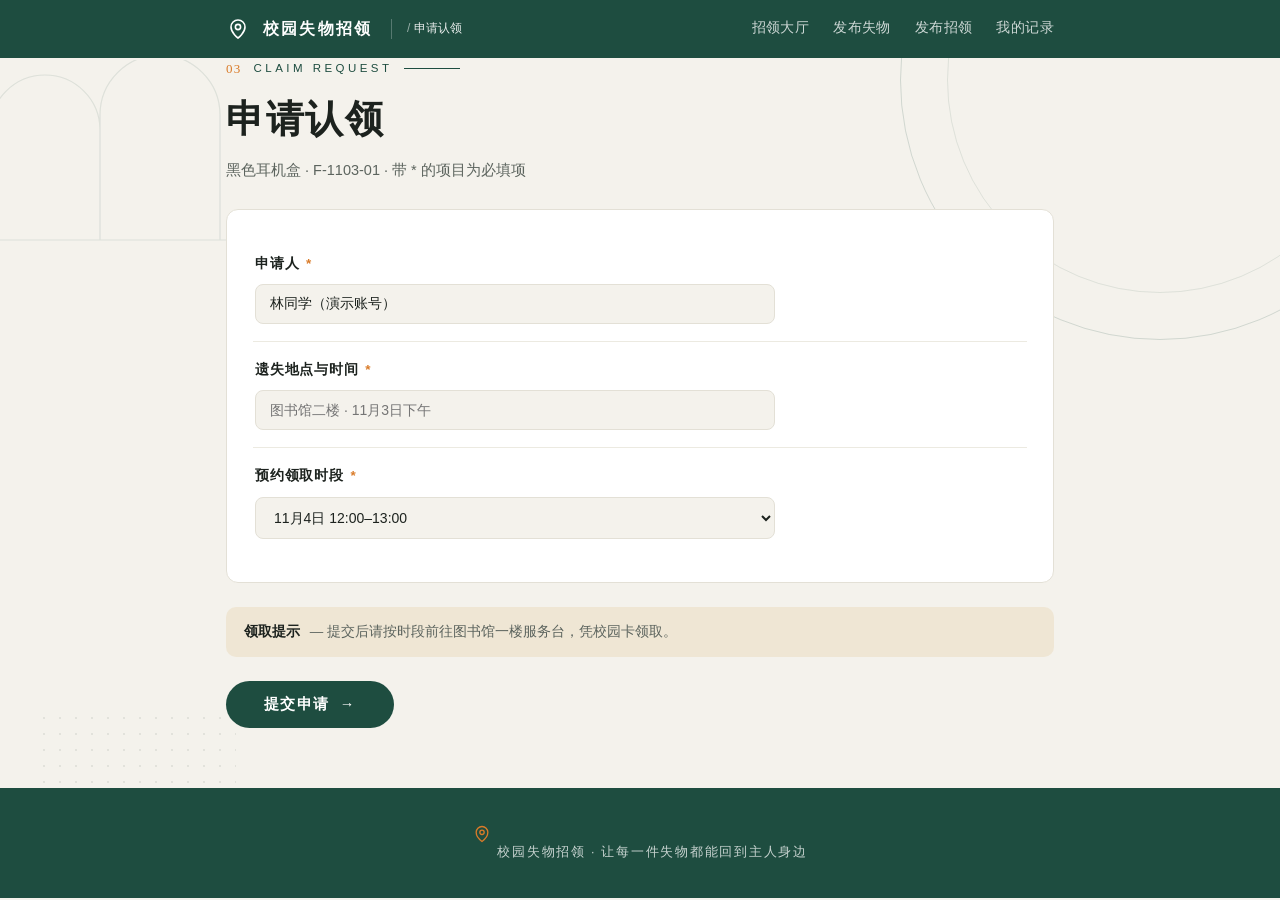
==== commit 95023fc4: "移除审核流程相关页面元素" ====
--- a/apply.html
+++ b/apply.html
@@ -29,14 +29,13 @@
 
   <div class="card" style="margin-top:26px">
     <div class="field"><label>申请人 <i>*</i></label><input value="林同学（演示账号）"></div>
-    <div class="field"><label>核验特征 <i>*</i></label><input placeholder="请描述盒内贴纸或其他独有特征"></div>
     <div class="field"><label>遗失地点与时间 <i>*</i></label><input placeholder="图书馆二楼 · 11月3日下午"></div>
     <div class="field"><label>预约领取时段 <i>*</i></label>
       <select><option>11月4日 12:00–13:00</option><option>11月4日 17:00–18:00</option><option>11月5日 12:00–13:00</option></select>
     </div>
   </div>
 
-  <div class="notice"><b>隐私提示</b> — 核验描述仅供负责核验的人员查看。</div>
+  <div class="notice"><b>领取提示</b> — 提交后请按时段前往图书馆一楼服务台，凭校园卡领取。</div>
   <button class="btn">提交申请</button>
 </main>
 
--- a/css/style.css
+++ b/css/style.css
@@ -94,6 +94,10 @@
 .item .meta svg{width:12px;height:12px}
 .item .foot{display:flex;justify-content:space-between;align-items:center;margin-top:20px;padding-top:15px;border-top:1px solid var(--line-soft)}
 
+/* 搜索无结果时的空状态 */
+.empty{margin-top:28px;padding:34px 24px;text-align:center;font-size:13.5px;color:var(--ink3);
+  border:1px dashed var(--line);border-radius:12px;background:rgba(255,255,255,.5)}
+
 /* 状态标签：圆点 + 细边 */
 .tag{display:inline-flex;align-items:center;gap:6px;font-size:11.5px;letter-spacing:.1em;padding:4px 12px;border-radius:999px;font-weight:500}
 .tag::before{content:"";width:6px;height:6px;border-radius:50%;background:currentColor}
